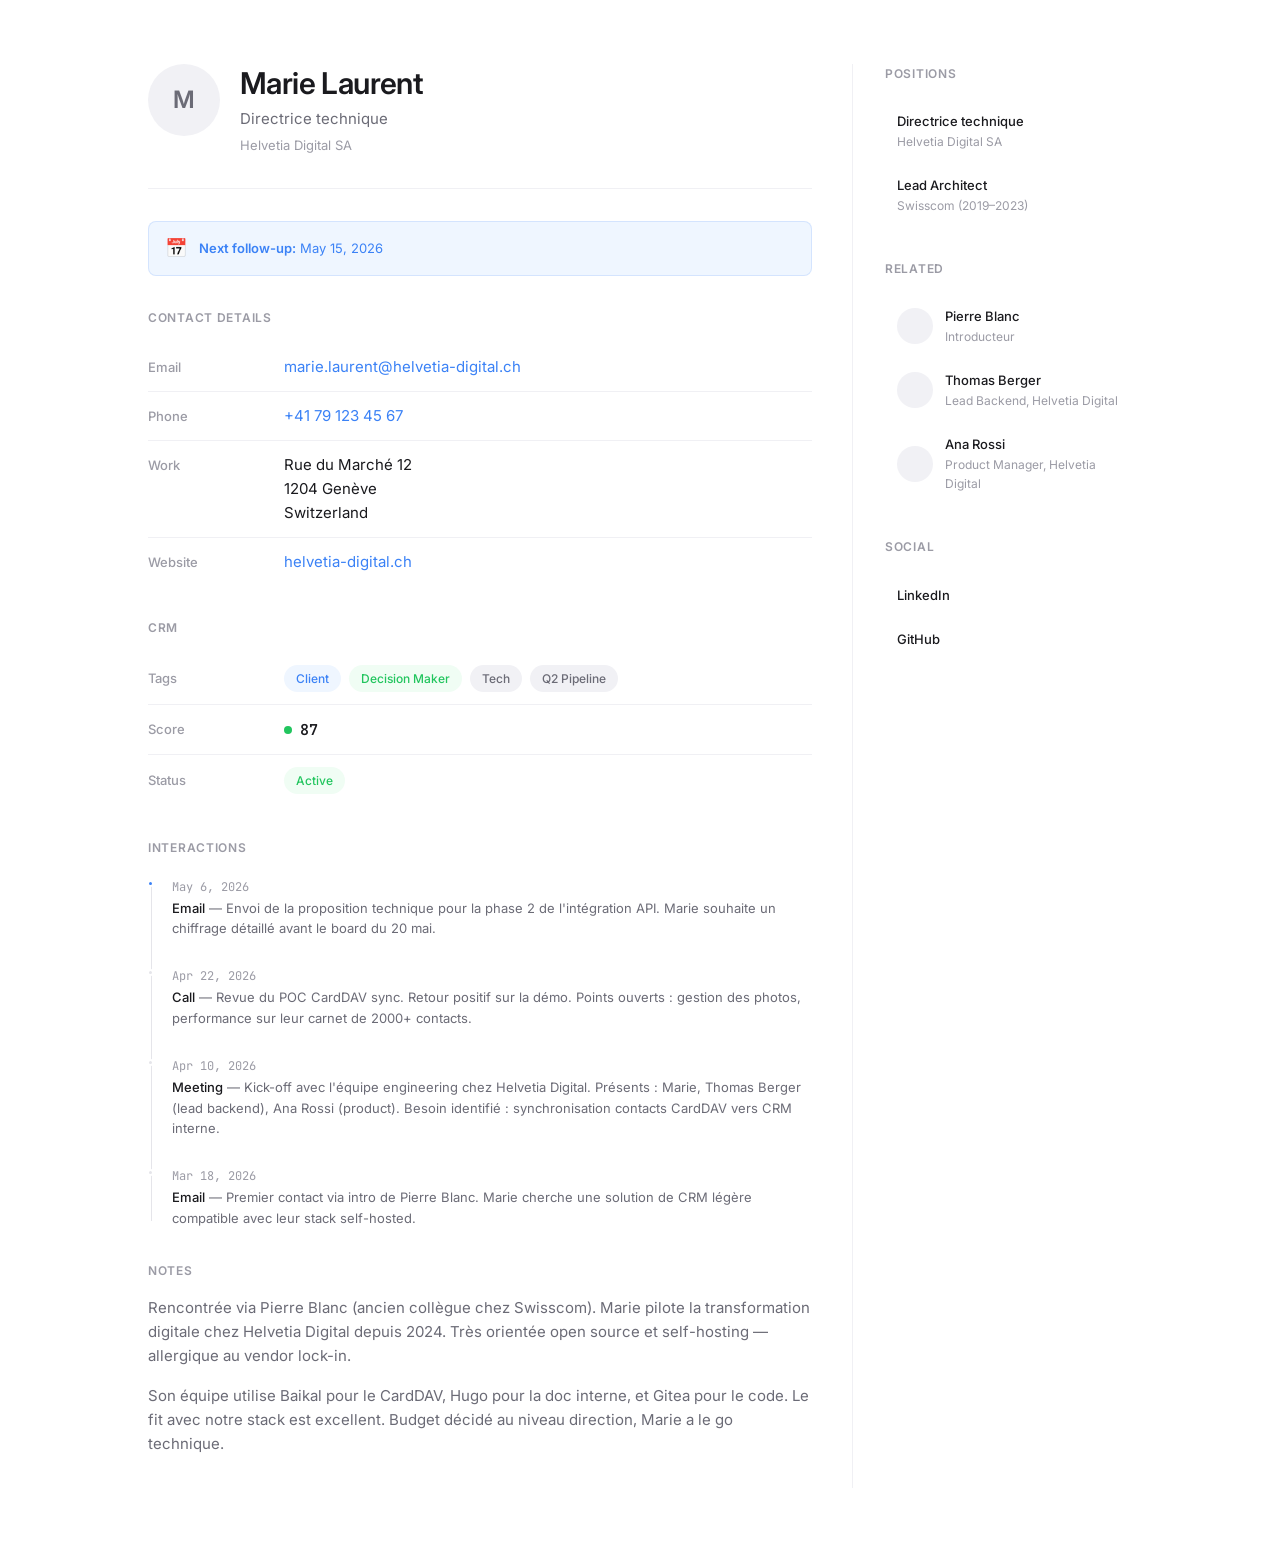
==== doc/ui/sample1.html @ 35a581a3 "Add sample contact detail page (sample1.html) Co-Authored-By: Claude Opus 4.6 (1M context) <noreply@" ====
<!DOCTYPE html>
<html lang="fr">
<head>
  <meta charset="UTF-8">
  <meta name="viewport" content="width=device-width, initial-scale=1.0">
  <title>Marie Laurent — CRM Contact</title>
  <link rel="preconnect" href="https://fonts.googleapis.com">
  <link rel="preconnect" href="https://fonts.gstatic.com" crossorigin>
  <link href="https://fonts.googleapis.com/css2?family=Inter:wght@400;500;600&family=JetBrains+Mono:wght@400;500&display=swap" rel="stylesheet">
  <link rel="stylesheet" href="contact.css">
</head>
<body>

<article class="contact-page">

  <!-- ===== Main Content ===== -->
  <div class="contact-main">

    <!-- Header -->
    <header class="contact-header">
      <div class="contact-avatar--placeholder" aria-hidden="true">M</div>
      <div class="contact-header__info">
        <h1 class="contact-name">Marie Laurent</h1>
        <p class="contact-title">Directrice technique</p>
        <p class="contact-org">Helvetia Digital SA</p>
      </div>
    </header>

    <!-- Follow-up banner -->
    <div class="followup-banner">
      <span class="followup-banner__icon" aria-hidden="true">&#128197;</span>
      <span class="followup-banner__text">
        <strong>Next follow-up:</strong> May 15, 2026
      </span>
    </div>

    <!-- Contact Details -->
    <section class="section">
      <h2 class="section__title">Contact Details</h2>
      <div class="field-list">
        <div class="field">
          <span class="field__label">Email</span>
          <span class="field__value"><a href="mailto:marie.laurent@helvetia-digital.ch">marie.laurent@helvetia-digital.ch</a></span>
        </div>
        <div class="field">
          <span class="field__label">Phone</span>
          <span class="field__value"><a href="tel:+41791234567">+41 79 123 45 67</a></span>
        </div>
        <div class="field">
          <span class="field__label">Work</span>
          <span class="field__value">
            Rue du Marché 12<br>
            1204 Genève<br>
            Switzerland
          </span>
        </div>
        <div class="field">
          <span class="field__label">Website</span>
          <span class="field__value"><a href="https://helvetia-digital.ch">helvetia-digital.ch</a></span>
        </div>
      </div>
    </section>

    <!-- CRM Data -->
    <section class="section">
      <h2 class="section__title">CRM</h2>
      <div class="field-list">
        <div class="field">
          <span class="field__label">Tags</span>
          <span class="field__value">
            <div class="tag-list">
              <span class="tag tag--accent">Client</span>
              <span class="tag tag--success">Decision Maker</span>
              <span class="tag">Tech</span>
              <span class="tag">Q2 Pipeline</span>
            </div>
          </span>
        </div>
        <div class="field">
          <span class="field__label">Score</span>
          <span class="field__value">
            <span class="score score--high">
              <span class="score__dot"></span>
              87
            </span>
          </span>
        </div>
        <div class="field">
          <span class="field__label">Status</span>
          <span class="field__value">
            <span class="tag tag--success">Active</span>
          </span>
        </div>
      </div>
    </section>

    <!-- Interaction Timeline -->
    <section class="section">
      <h2 class="section__title">Interactions</h2>
      <div class="timeline">
        <div class="timeline__item">
          <div class="timeline__dot"></div>
          <time class="timeline__date" datetime="2026-05-06">May 6, 2026</time>
          <div class="timeline__content">
            <strong>Email</strong> &mdash; Envoi de la proposition technique pour la phase 2 de l'intégration API. Marie souhaite un chiffrage détaillé avant le board du 20 mai.
          </div>
        </div>
        <div class="timeline__item">
          <div class="timeline__dot"></div>
          <time class="timeline__date" datetime="2026-04-22">Apr 22, 2026</time>
          <div class="timeline__content">
            <strong>Call</strong> &mdash; Revue du POC CardDAV sync. Retour positif sur la démo. Points ouverts : gestion des photos, performance sur leur carnet de 2000+ contacts.
          </div>
        </div>
        <div class="timeline__item">
          <div class="timeline__dot"></div>
          <time class="timeline__date" datetime="2026-04-10">Apr 10, 2026</time>
          <div class="timeline__content">
            <strong>Meeting</strong> &mdash; Kick-off avec l'équipe engineering chez Helvetia Digital. Présents : Marie, Thomas Berger (lead backend), Ana Rossi (product). Besoin identifié : synchronisation contacts CardDAV vers CRM interne.
          </div>
        </div>
        <div class="timeline__item">
          <div class="timeline__dot"></div>
          <time class="timeline__date" datetime="2026-03-18">Mar 18, 2026</time>
          <div class="timeline__content">
            <strong>Email</strong> &mdash; Premier contact via intro de Pierre Blanc. Marie cherche une solution de CRM légère compatible avec leur stack self-hosted.
          </div>
        </div>
      </div>
    </section>

    <!-- Notes -->
    <section class="section">
      <h2 class="section__title">Notes</h2>
      <div class="prose">
        <p>Rencontrée via Pierre Blanc (ancien collègue chez Swisscom). Marie pilote la transformation digitale chez Helvetia Digital depuis 2024. Très orientée open source et self-hosting — allergique au vendor lock-in.</p>
        <p>Son équipe utilise Baikal pour le CardDAV, Hugo pour la doc interne, et Gitea pour le code. Le fit avec notre stack est excellent. Budget décidé au niveau direction, Marie a le go technique.</p>
      </div>
    </section>

  </div>

  <!-- ===== Sidebar ===== -->
  <aside class="contact-sidebar">

    <!-- Positions -->
    <section class="section">
      <h2 class="section__title">Positions</h2>
      <div class="related-contact">
        <div class="related-contact__info">
          <div class="related-contact__name">Directrice technique</div>
          <div class="related-contact__role">Helvetia Digital SA</div>
        </div>
      </div>
      <div class="related-contact">
        <div class="related-contact__info">
          <div class="related-contact__name">Lead Architect</div>
          <div class="related-contact__role">Swisscom (2019–2023)</div>
        </div>
      </div>
    </section>

    <!-- Related Contacts -->
    <section class="section">
      <h2 class="section__title">Related</h2>
      <a class="related-contact" href="#">
        <div class="related-contact__avatar" aria-hidden="true"></div>
        <div class="related-contact__info">
          <div class="related-contact__name">Pierre Blanc</div>
          <div class="related-contact__role">Introducteur</div>
        </div>
      </a>
      <a class="related-contact" href="#">
        <div class="related-contact__avatar" aria-hidden="true"></div>
        <div class="related-contact__info">
          <div class="related-contact__name">Thomas Berger</div>
          <div class="related-contact__role">Lead Backend, Helvetia Digital</div>
        </div>
      </a>
      <a class="related-contact" href="#">
        <div class="related-contact__avatar" aria-hidden="true"></div>
        <div class="related-contact__info">
          <div class="related-contact__name">Ana Rossi</div>
          <div class="related-contact__role">Product Manager, Helvetia Digital</div>
        </div>
      </a>
    </section>

    <!-- Social -->
    <section class="section">
      <h2 class="section__title">Social</h2>
      <a class="related-contact" href="#" target="_blank" rel="noopener">
        <div class="related-contact__info">
          <div class="related-contact__name">LinkedIn</div>
        </div>
      </a>
      <a class="related-contact" href="#" target="_blank" rel="noopener">
        <div class="related-contact__info">
          <div class="related-contact__name">GitHub</div>
        </div>
      </a>
    </section>

  </aside>

</article>

</body>
</html>
---- doc/ui/contact.css ----
/* ============================================
   CRM Contact Detail — CSS Design System
   Pure CSS, no frameworks. Hugo-compatible.
   Inspired by Twenty CRM / Linear / Apple HIG.
   ============================================ */

/* --- Reset & Base --- */
*,
*::before,
*::after {
  box-sizing: border-box;
  margin: 0;
  padding: 0;
}

:root {
  /* Colors */
  --color-bg: #ffffff;
  --color-bg-secondary: #f9f9fb;
  --color-bg-tertiary: #f1f1f5;
  --color-border: #e5e5ea;
  --color-border-light: #f0f0f4;
  --color-text-primary: #1a1a1e;
  --color-text-secondary: #6b6b76;
  --color-text-tertiary: #9b9ba5;
  --color-accent: #3b82f6;
  --color-accent-soft: #eff6ff;
  --color-success: #22c55e;
  --color-success-soft: #f0fdf4;
  --color-warning: #f59e0b;
  --color-warning-soft: #fffbeb;
  --color-danger: #ef4444;
  --color-danger-soft: #fef2f2;

  /* Typography */
  --font-family: "Inter", -apple-system, BlinkMacSystemFont, "Segoe UI",
    system-ui, sans-serif;
  --font-mono: "JetBrains Mono", "SF Mono", "Fira Code", monospace;
  --text-xs: 0.75rem;
  --text-sm: 0.8125rem;
  --text-base: 0.9375rem;
  --text-lg: 1.125rem;
  --text-xl: 1.5rem;
  --text-2xl: 1.875rem;
  --line-height-tight: 1.3;
  --line-height-normal: 1.6;
  --weight-regular: 400;
  --weight-medium: 500;
  --weight-semibold: 600;

  /* Spacing (4px base) */
  --space-1: 0.25rem;
  --space-2: 0.5rem;
  --space-3: 0.75rem;
  --space-4: 1rem;
  --space-5: 1.25rem;
  --space-6: 1.5rem;
  --space-8: 2rem;
  --space-10: 2.5rem;
  --space-12: 3rem;
  --space-16: 4rem;

  /* Borders */
  --radius-sm: 4px;
  --radius-md: 8px;
  --radius-lg: 12px;
  --radius-xl: 16px;
  --radius-full: 9999px;

  /* Shadows */
  --shadow-sm: 0 1px 2px rgba(0, 0, 0, 0.04);
  --shadow-md: 0 2px 8px rgba(0, 0, 0, 0.06);
  --shadow-lg: 0 4px 16px rgba(0, 0, 0, 0.08);

  /* Layout */
  --content-max-width: 720px;
  --sidebar-width: 280px;
}

body {
  font-family: var(--font-family);
  font-size: var(--text-base);
  line-height: var(--line-height-normal);
  color: var(--color-text-primary);
  background: var(--color-bg);
  -webkit-font-smoothing: antialiased;
  -moz-osx-font-smoothing: grayscale;
}

/* --- Page Layout --- */
.contact-page {
  max-width: calc(var(--content-max-width) + var(--sidebar-width) + var(--space-12));
  margin: 0 auto;
  padding: var(--space-8) var(--space-4);
}

@media (min-width: 768px) {
  .contact-page {
    display: grid;
    grid-template-columns: 1fr var(--sidebar-width);
    gap: var(--space-10);
    padding: var(--space-12) var(--space-8);
  }
}

@media (min-width: 1024px) {
  .contact-page {
    padding: var(--space-16) var(--space-8);
  }
}

/* --- Contact Header --- */
.contact-header {
  display: flex;
  align-items: flex-start;
  gap: var(--space-5);
  padding-bottom: var(--space-8);
  border-bottom: 1px solid var(--color-border-light);
  margin-bottom: var(--space-8);
}

.contact-avatar {
  width: 72px;
  height: 72px;
  border-radius: var(--radius-full);
  object-fit: cover;
  background: var(--color-bg-tertiary);
  flex-shrink: 0;
}

.contact-avatar--placeholder {
  display: flex;
  align-items: center;
  justify-content: center;
  font-size: var(--text-xl);
  font-weight: var(--weight-semibold);
  color: var(--color-text-secondary);
  background: var(--color-bg-tertiary);
  width: 72px;
  height: 72px;
  border-radius: var(--radius-full);
  flex-shrink: 0;
}

.contact-header__info {
  min-width: 0;
}

.contact-name {
  font-size: var(--text-2xl);
  font-weight: var(--weight-semibold);
  line-height: var(--line-height-tight);
  letter-spacing: -0.02em;
  color: var(--color-text-primary);
}

.contact-title {
  font-size: var(--text-base);
  color: var(--color-text-secondary);
  margin-top: var(--space-1);
}

.contact-org {
  font-size: var(--text-sm);
  color: var(--color-text-tertiary);
  margin-top: var(--space-1);
}

/* --- Section Component --- */
.section {
  margin-bottom: var(--space-8);
}

.section__title {
  font-size: var(--text-xs);
  font-weight: var(--weight-semibold);
  text-transform: uppercase;
  letter-spacing: 0.06em;
  color: var(--color-text-tertiary);
  margin-bottom: var(--space-4);
}

/* --- Field List (key-value pairs) --- */
.field-list {
  display: grid;
  grid-template-columns: 1fr;
  gap: 0;
}

.field {
  display: grid;
  grid-template-columns: 120px 1fr;
  gap: var(--space-4);
  padding: var(--space-3) 0;
  border-bottom: 1px solid var(--color-border-light);
  align-items: baseline;
}

.field:last-child {
  border-bottom: none;
}

.field__label {
  font-size: var(--text-sm);
  color: var(--color-text-tertiary);
  font-weight: var(--weight-medium);
}

.field__value {
  font-size: var(--text-base);
  color: var(--color-text-primary);
  word-break: break-word;
}

.field__value a {
  color: var(--color-accent);
  text-decoration: none;
}

.field__value a:hover {
  text-decoration: underline;
}

@media (max-width: 480px) {
  .field {
    grid-template-columns: 1fr;
    gap: var(--space-1);
  }
}

/* --- Tags --- */
.tag-list {
  display: flex;
  flex-wrap: wrap;
  gap: var(--space-2);
}

.tag {
  display: inline-flex;
  align-items: center;
  padding: var(--space-1) var(--space-3);
  font-size: var(--text-xs);
  font-weight: var(--weight-medium);
  border-radius: var(--radius-full);
  background: var(--color-bg-tertiary);
  color: var(--color-text-secondary);
  white-space: nowrap;
}

.tag--accent {
  background: var(--color-accent-soft);
  color: var(--color-accent);
}

.tag--success {
  background: var(--color-success-soft);
  color: var(--color-success);
}

.tag--warning {
  background: var(--color-warning-soft);
  color: var(--color-warning);
}

.tag--danger {
  background: var(--color-danger-soft);
  color: var(--color-danger);
}

/* --- Score Indicator --- */
.score {
  display: inline-flex;
  align-items: center;
  gap: var(--space-2);
  font-size: var(--text-base);
  font-weight: var(--weight-semibold);
  font-family: var(--font-mono);
}

.score__dot {
  width: 8px;
  height: 8px;
  border-radius: var(--radius-full);
}

.score--high .score__dot { background: var(--color-success); }
.score--medium .score__dot { background: var(--color-warning); }
.score--low .score__dot { background: var(--color-danger); }

/* --- Timeline --- */
.timeline {
  position: relative;
  padding-left: var(--space-6);
}

.timeline::before {
  content: "";
  position: absolute;
  left: 3px;
  top: 8px;
  bottom: 8px;
  width: 1px;
  background: var(--color-border);
}

.timeline__item {
  position: relative;
  padding-bottom: var(--space-6);
}

.timeline__item:last-child {
  padding-bottom: 0;
}

.timeline__dot {
  position: absolute;
  left: calc(-1 * var(--space-6) - 1px);
  top: 6px;
  width: 7px;
  height: 7px;
  border-radius: var(--radius-full);
  background: var(--color-border);
  border: 2px solid var(--color-bg);
}

.timeline__item:first-child .timeline__dot {
  background: var(--color-accent);
}

.timeline__date {
  font-size: var(--text-xs);
  color: var(--color-text-tertiary);
  font-family: var(--font-mono);
  margin-bottom: var(--space-1);
}

.timeline__content {
  font-size: var(--text-sm);
  color: var(--color-text-secondary);
  line-height: var(--line-height-normal);
}

.timeline__content strong {
  color: var(--color-text-primary);
  font-weight: var(--weight-medium);
}

/* --- Follow-up Banner --- */
.followup-banner {
  display: flex;
  align-items: center;
  gap: var(--space-3);
  padding: var(--space-3) var(--space-4);
  border-radius: var(--radius-md);
  background: var(--color-accent-soft);
  border: 1px solid color-mix(in srgb, var(--color-accent) 15%, transparent);
  margin-bottom: var(--space-8);
}

.followup-banner__icon {
  font-size: var(--text-lg);
  flex-shrink: 0;
}

.followup-banner__text {
  font-size: var(--text-sm);
  color: var(--color-accent);
}

.followup-banner__text strong {
  font-weight: var(--weight-semibold);
}

.followup-banner--overdue {
  background: var(--color-danger-soft);
  border-color: color-mix(in srgb, var(--color-danger) 15%, transparent);
}

.followup-banner--overdue .followup-banner__text {
  color: var(--color-danger);
}

/* --- Sidebar --- */
.contact-sidebar {
  margin-top: var(--space-8);
}

@media (min-width: 768px) {
  .contact-sidebar {
    margin-top: 0;
    padding-left: var(--space-8);
    border-left: 1px solid var(--color-border-light);
  }
}

/* --- Related Contact Card --- */
.related-contact {
  display: flex;
  align-items: center;
  gap: var(--space-3);
  padding: var(--space-3);
  border-radius: var(--radius-md);
  text-decoration: none;
  color: inherit;
  transition: background 0.15s ease;
}

.related-contact:hover {
  background: var(--color-bg-secondary);
}

.related-contact__avatar {
  width: 36px;
  height: 36px;
  border-radius: var(--radius-full);
  object-fit: cover;
  background: var(--color-bg-tertiary);
  flex-shrink: 0;
}

.related-contact__info {
  min-width: 0;
}

.related-contact__name {
  font-size: var(--text-sm);
  font-weight: var(--weight-medium);
  color: var(--color-text-primary);
  white-space: nowrap;
  overflow: hidden;
  text-overflow: ellipsis;
}

.related-contact__role {
  font-size: var(--text-xs);
  color: var(--color-text-tertiary);
}

/* --- Prose (markdown content) --- */
.prose {
  font-size: var(--text-base);
  line-height: var(--line-height-normal);
  color: var(--color-text-secondary);
}

.prose p + p {
  margin-top: var(--space-4);
}

.prose a {
  color: var(--color-accent);
  text-decoration: none;
}

.prose a:hover {
  text-decoration: underline;
}

/* --- Utility --- */
.visually-hidden {
  position: absolute;
  width: 1px;
  height: 1px;
  padding: 0;
  margin: -1px;
  overflow: hidden;
  clip: rect(0, 0, 0, 0);
  border: 0;
}
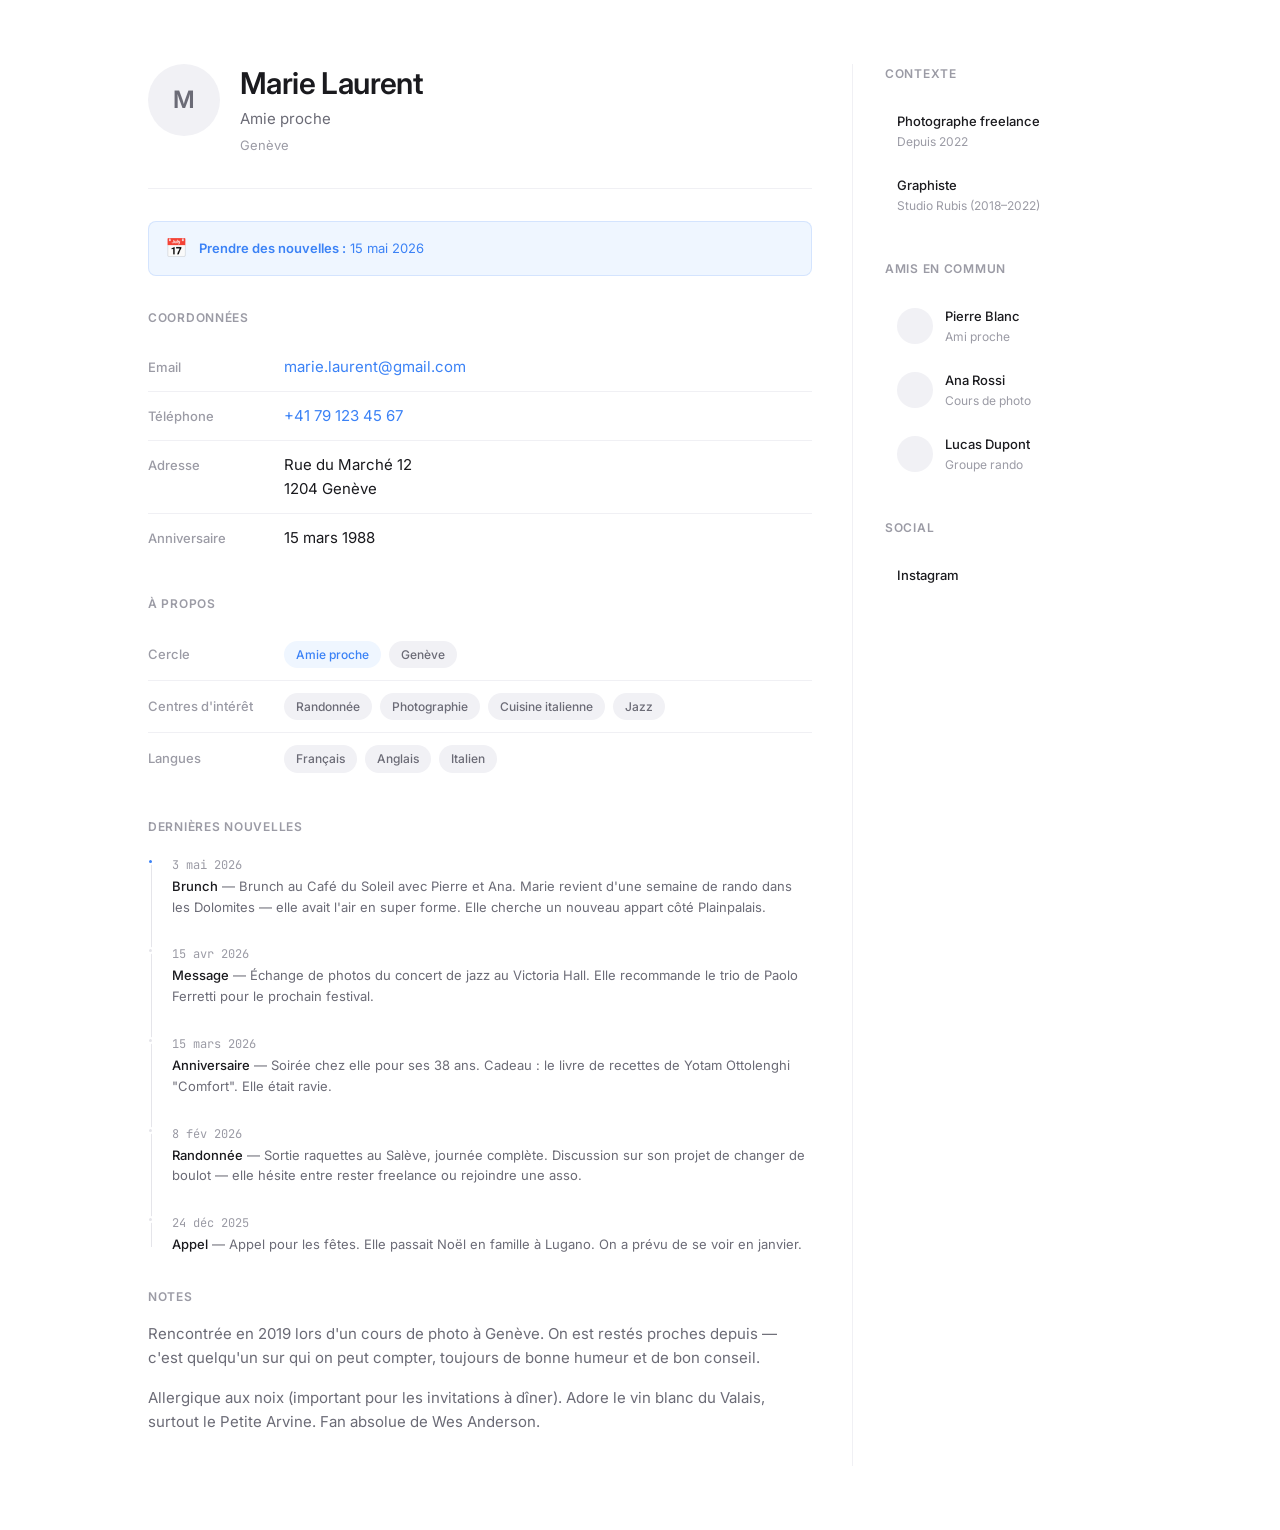
==== commit deffe89c: "Reorient sample contact: personal/friends CRM, not corporate HR Co-Authored-By: Claude Opus 4.6 (1M " ====
--- a/doc/ui/sample1.html
+++ b/doc/ui/sample1.html
@@ -3,7 +3,7 @@
 <head>
   <meta charset="UTF-8">
   <meta name="viewport" content="width=device-width, initial-scale=1.0">
-  <title>Marie Laurent — CRM Contact</title>
+  <title>Marie Laurent — Contact</title>
   <link rel="preconnect" href="https://fonts.googleapis.com">
   <link rel="preconnect" href="https://fonts.gstatic.com" crossorigin>
   <link href="https://fonts.googleapis.com/css2?family=Inter:wght@400;500;600&family=JetBrains+Mono:wght@400;500&display=swap" rel="stylesheet">
@@ -21,8 +21,8 @@
       <div class="contact-avatar--placeholder" aria-hidden="true">M</div>
       <div class="contact-header__info">
         <h1 class="contact-name">Marie Laurent</h1>
-        <p class="contact-title">Directrice technique</p>
-        <p class="contact-org">Helvetia Digital SA</p>
+        <p class="contact-title">Amie proche</p>
+        <p class="contact-org">Genève</p>
       </div>
     </header>
 
@@ -30,65 +30,68 @@
     <div class="followup-banner">
       <span class="followup-banner__icon" aria-hidden="true">&#128197;</span>
       <span class="followup-banner__text">
-        <strong>Next follow-up:</strong> May 15, 2026
+        <strong>Prendre des nouvelles :</strong> 15 mai 2026
       </span>
     </div>
 
     <!-- Contact Details -->
     <section class="section">
-      <h2 class="section__title">Contact Details</h2>
+      <h2 class="section__title">Coordonnées</h2>
       <div class="field-list">
         <div class="field">
           <span class="field__label">Email</span>
-          <span class="field__value"><a href="mailto:marie.laurent@helvetia-digital.ch">marie.laurent@helvetia-digital.ch</a></span>
-        </div>
-        <div class="field">
-          <span class="field__label">Phone</span>
+          <span class="field__value"><a href="mailto:marie.laurent@gmail.com">marie.laurent@gmail.com</a></span>
+        </div>
+        <div class="field">
+          <span class="field__label">Téléphone</span>
           <span class="field__value"><a href="tel:+41791234567">+41 79 123 45 67</a></span>
         </div>
         <div class="field">
-          <span class="field__label">Work</span>
+          <span class="field__label">Adresse</span>
           <span class="field__value">
             Rue du Marché 12<br>
-            1204 Genève<br>
-            Switzerland
-          </span>
-        </div>
-        <div class="field">
-          <span class="field__label">Website</span>
-          <span class="field__value"><a href="https://helvetia-digital.ch">helvetia-digital.ch</a></span>
-        </div>
-      </div>
-    </section>
-
-    <!-- CRM Data -->
-    <section class="section">
-      <h2 class="section__title">CRM</h2>
+            1204 Genève
+          </span>
+        </div>
+        <div class="field">
+          <span class="field__label">Anniversaire</span>
+          <span class="field__value">15 mars 1988</span>
+        </div>
+      </div>
+    </section>
+
+    <!-- Tags -->
+    <section class="section">
+      <h2 class="section__title">À propos</h2>
       <div class="field-list">
         <div class="field">
-          <span class="field__label">Tags</span>
+          <span class="field__label">Cercle</span>
           <span class="field__value">
             <div class="tag-list">
-              <span class="tag tag--accent">Client</span>
-              <span class="tag tag--success">Decision Maker</span>
-              <span class="tag">Tech</span>
-              <span class="tag">Q2 Pipeline</span>
+              <span class="tag tag--accent">Amie proche</span>
+              <span class="tag">Genève</span>
             </div>
           </span>
         </div>
         <div class="field">
-          <span class="field__label">Score</span>
-          <span class="field__value">
-            <span class="score score--high">
-              <span class="score__dot"></span>
-              87
-            </span>
-          </span>
-        </div>
-        <div class="field">
-          <span class="field__label">Status</span>
-          <span class="field__value">
-            <span class="tag tag--success">Active</span>
+          <span class="field__label">Centres d'intérêt</span>
+          <span class="field__value">
+            <div class="tag-list">
+              <span class="tag">Randonnée</span>
+              <span class="tag">Photographie</span>
+              <span class="tag">Cuisine italienne</span>
+              <span class="tag">Jazz</span>
+            </div>
+          </span>
+        </div>
+        <div class="field">
+          <span class="field__label">Langues</span>
+          <span class="field__value">
+            <div class="tag-list">
+              <span class="tag">Français</span>
+              <span class="tag">Anglais</span>
+              <span class="tag">Italien</span>
+            </div>
           </span>
         </div>
       </div>
@@ -96,34 +99,41 @@
 
     <!-- Interaction Timeline -->
     <section class="section">
-      <h2 class="section__title">Interactions</h2>
+      <h2 class="section__title">Dernières nouvelles</h2>
       <div class="timeline">
         <div class="timeline__item">
           <div class="timeline__dot"></div>
-          <time class="timeline__date" datetime="2026-05-06">May 6, 2026</time>
-          <div class="timeline__content">
-            <strong>Email</strong> &mdash; Envoi de la proposition technique pour la phase 2 de l'intégration API. Marie souhaite un chiffrage détaillé avant le board du 20 mai.
-          </div>
-        </div>
-        <div class="timeline__item">
-          <div class="timeline__dot"></div>
-          <time class="timeline__date" datetime="2026-04-22">Apr 22, 2026</time>
-          <div class="timeline__content">
-            <strong>Call</strong> &mdash; Revue du POC CardDAV sync. Retour positif sur la démo. Points ouverts : gestion des photos, performance sur leur carnet de 2000+ contacts.
-          </div>
-        </div>
-        <div class="timeline__item">
-          <div class="timeline__dot"></div>
-          <time class="timeline__date" datetime="2026-04-10">Apr 10, 2026</time>
-          <div class="timeline__content">
-            <strong>Meeting</strong> &mdash; Kick-off avec l'équipe engineering chez Helvetia Digital. Présents : Marie, Thomas Berger (lead backend), Ana Rossi (product). Besoin identifié : synchronisation contacts CardDAV vers CRM interne.
-          </div>
-        </div>
-        <div class="timeline__item">
-          <div class="timeline__dot"></div>
-          <time class="timeline__date" datetime="2026-03-18">Mar 18, 2026</time>
-          <div class="timeline__content">
-            <strong>Email</strong> &mdash; Premier contact via intro de Pierre Blanc. Marie cherche une solution de CRM légère compatible avec leur stack self-hosted.
+          <time class="timeline__date" datetime="2026-05-03">3 mai 2026</time>
+          <div class="timeline__content">
+            <strong>Brunch</strong> &mdash; Brunch au Café du Soleil avec Pierre et Ana. Marie revient d'une semaine de rando dans les Dolomites — elle avait l'air en super forme. Elle cherche un nouveau appart côté Plainpalais.
+          </div>
+        </div>
+        <div class="timeline__item">
+          <div class="timeline__dot"></div>
+          <time class="timeline__date" datetime="2026-04-15">15 avr 2026</time>
+          <div class="timeline__content">
+            <strong>Message</strong> &mdash; Échange de photos du concert de jazz au Victoria Hall. Elle recommande le trio de Paolo Ferretti pour le prochain festival.
+          </div>
+        </div>
+        <div class="timeline__item">
+          <div class="timeline__dot"></div>
+          <time class="timeline__date" datetime="2026-03-15">15 mars 2026</time>
+          <div class="timeline__content">
+            <strong>Anniversaire</strong> &mdash; Soirée chez elle pour ses 38 ans. Cadeau : le livre de recettes de Yotam Ottolenghi "Comfort". Elle était ravie.
+          </div>
+        </div>
+        <div class="timeline__item">
+          <div class="timeline__dot"></div>
+          <time class="timeline__date" datetime="2026-02-08">8 fév 2026</time>
+          <div class="timeline__content">
+            <strong>Randonnée</strong> &mdash; Sortie raquettes au Salève, journée complète. Discussion sur son projet de changer de boulot — elle hésite entre rester freelance ou rejoindre une asso.
+          </div>
+        </div>
+        <div class="timeline__item">
+          <div class="timeline__dot"></div>
+          <time class="timeline__date" datetime="2025-12-24">24 déc 2025</time>
+          <div class="timeline__content">
+            <strong>Appel</strong> &mdash; Appel pour les fêtes. Elle passait Noël en famille à Lugano. On a prévu de se voir en janvier.
           </div>
         </div>
       </div>
@@ -133,8 +143,8 @@
     <section class="section">
       <h2 class="section__title">Notes</h2>
       <div class="prose">
-        <p>Rencontrée via Pierre Blanc (ancien collègue chez Swisscom). Marie pilote la transformation digitale chez Helvetia Digital depuis 2024. Très orientée open source et self-hosting — allergique au vendor lock-in.</p>
-        <p>Son équipe utilise Baikal pour le CardDAV, Hugo pour la doc interne, et Gitea pour le code. Le fit avec notre stack est excellent. Budget décidé au niveau direction, Marie a le go technique.</p>
+        <p>Rencontrée en 2019 lors d'un cours de photo à Genève. On est restés proches depuis — c'est quelqu'un sur qui on peut compter, toujours de bonne humeur et de bon conseil.</p>
+        <p>Allergique aux noix (important pour les invitations à dîner). Adore le vin blanc du Valais, surtout le Petite Arvine. Fan absolue de Wes Anderson.</p>
       </div>
     </section>
 
@@ -143,45 +153,45 @@
   <!-- ===== Sidebar ===== -->
   <aside class="contact-sidebar">
 
-    <!-- Positions -->
-    <section class="section">
-      <h2 class="section__title">Positions</h2>
+    <!-- Contexte -->
+    <section class="section">
+      <h2 class="section__title">Contexte</h2>
       <div class="related-contact">
         <div class="related-contact__info">
-          <div class="related-contact__name">Directrice technique</div>
-          <div class="related-contact__role">Helvetia Digital SA</div>
+          <div class="related-contact__name">Photographe freelance</div>
+          <div class="related-contact__role">Depuis 2022</div>
         </div>
       </div>
       <div class="related-contact">
         <div class="related-contact__info">
-          <div class="related-contact__name">Lead Architect</div>
-          <div class="related-contact__role">Swisscom (2019–2023)</div>
-        </div>
-      </div>
-    </section>
-
-    <!-- Related Contacts -->
-    <section class="section">
-      <h2 class="section__title">Related</h2>
+          <div class="related-contact__name">Graphiste</div>
+          <div class="related-contact__role">Studio Rubis (2018–2022)</div>
+        </div>
+      </div>
+    </section>
+
+    <!-- Amis en commun -->
+    <section class="section">
+      <h2 class="section__title">Amis en commun</h2>
       <a class="related-contact" href="#">
         <div class="related-contact__avatar" aria-hidden="true"></div>
         <div class="related-contact__info">
           <div class="related-contact__name">Pierre Blanc</div>
-          <div class="related-contact__role">Introducteur</div>
+          <div class="related-contact__role">Ami proche</div>
         </div>
       </a>
       <a class="related-contact" href="#">
         <div class="related-contact__avatar" aria-hidden="true"></div>
         <div class="related-contact__info">
-          <div class="related-contact__name">Thomas Berger</div>
-          <div class="related-contact__role">Lead Backend, Helvetia Digital</div>
+          <div class="related-contact__name">Ana Rossi</div>
+          <div class="related-contact__role">Cours de photo</div>
         </div>
       </a>
       <a class="related-contact" href="#">
         <div class="related-contact__avatar" aria-hidden="true"></div>
         <div class="related-contact__info">
-          <div class="related-contact__name">Ana Rossi</div>
-          <div class="related-contact__role">Product Manager, Helvetia Digital</div>
+          <div class="related-contact__name">Lucas Dupont</div>
+          <div class="related-contact__role">Groupe rando</div>
         </div>
       </a>
     </section>
@@ -191,12 +201,7 @@
       <h2 class="section__title">Social</h2>
       <a class="related-contact" href="#" target="_blank" rel="noopener">
         <div class="related-contact__info">
-          <div class="related-contact__name">LinkedIn</div>
-        </div>
-      </a>
-      <a class="related-contact" href="#" target="_blank" rel="noopener">
-        <div class="related-contact__info">
-          <div class="related-contact__name">GitHub</div>
+          <div class="related-contact__name">Instagram</div>
         </div>
       </a>
     </section>
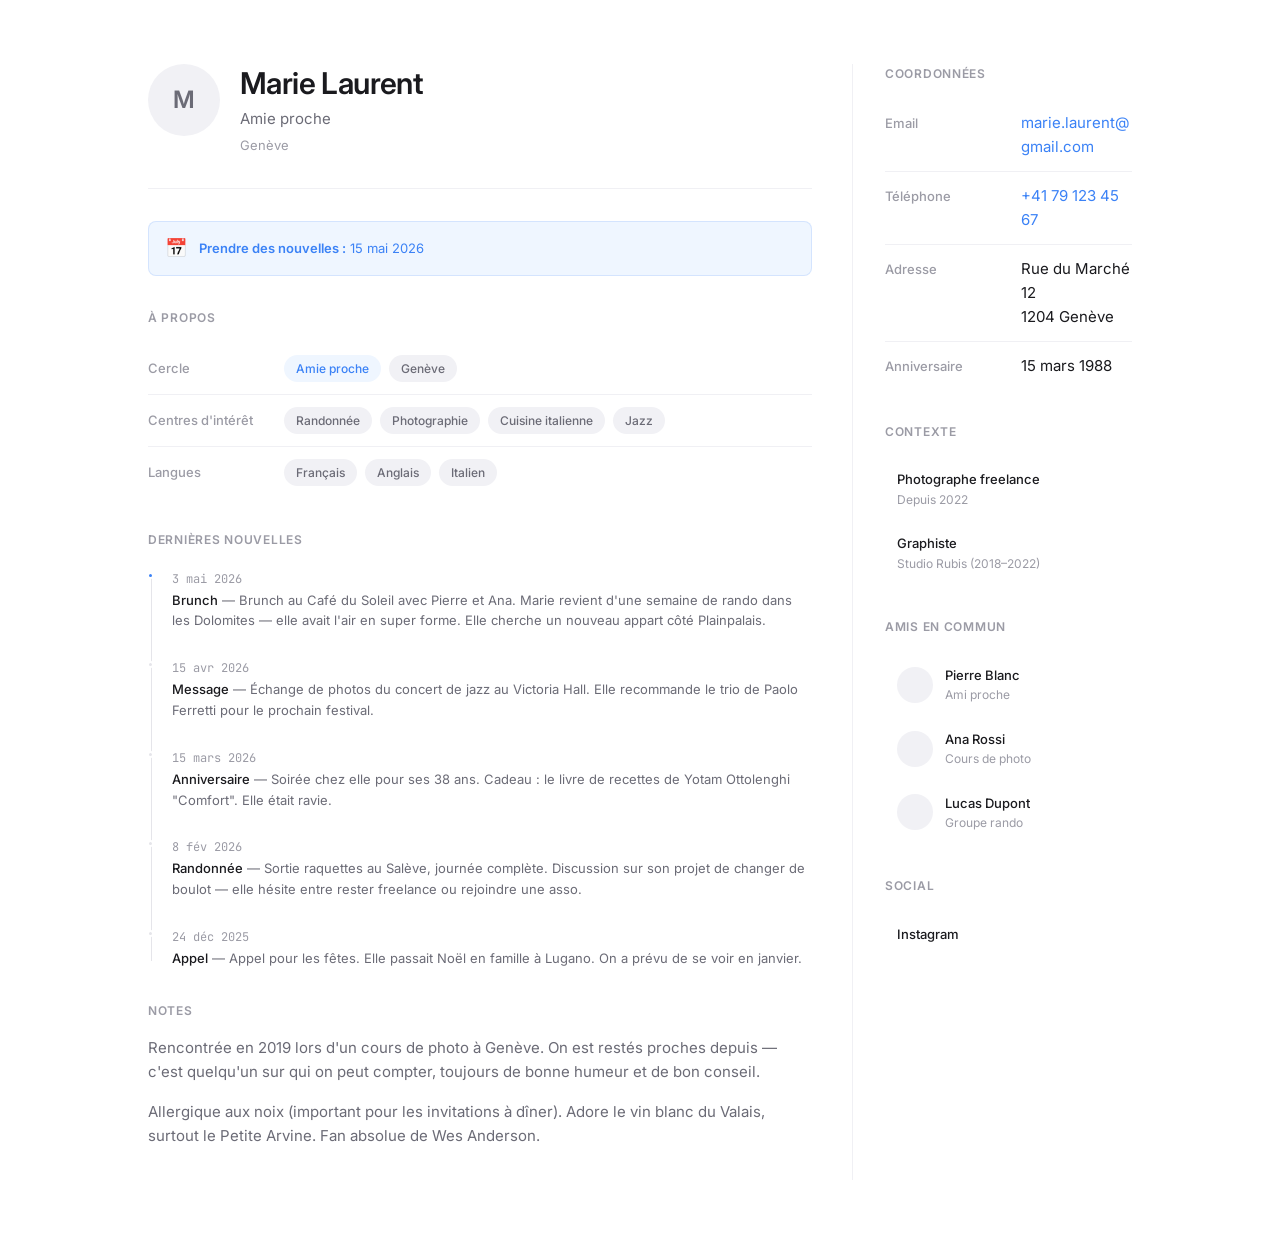
==== commit 4138a641: "Move contact details to sidebar Co-Authored-By: Claude Opus 4.6 (1M context) <noreply@anthropic.com>" ====
--- a/doc/ui/sample1.html
+++ b/doc/ui/sample1.html
@@ -34,32 +34,6 @@
       </span>
     </div>
 
-    <!-- Contact Details -->
-    <section class="section">
-      <h2 class="section__title">Coordonnées</h2>
-      <div class="field-list">
-        <div class="field">
-          <span class="field__label">Email</span>
-          <span class="field__value"><a href="mailto:marie.laurent@gmail.com">marie.laurent@gmail.com</a></span>
-        </div>
-        <div class="field">
-          <span class="field__label">Téléphone</span>
-          <span class="field__value"><a href="tel:+41791234567">+41 79 123 45 67</a></span>
-        </div>
-        <div class="field">
-          <span class="field__label">Adresse</span>
-          <span class="field__value">
-            Rue du Marché 12<br>
-            1204 Genève
-          </span>
-        </div>
-        <div class="field">
-          <span class="field__label">Anniversaire</span>
-          <span class="field__value">15 mars 1988</span>
-        </div>
-      </div>
-    </section>
-
     <!-- Tags -->
     <section class="section">
       <h2 class="section__title">À propos</h2>
@@ -153,6 +127,32 @@
   <!-- ===== Sidebar ===== -->
   <aside class="contact-sidebar">
 
+    <!-- Coordonnées -->
+    <section class="section">
+      <h2 class="section__title">Coordonnées</h2>
+      <div class="field-list">
+        <div class="field">
+          <span class="field__label">Email</span>
+          <span class="field__value"><a href="mailto:marie.laurent@gmail.com">marie.laurent@gmail.com</a></span>
+        </div>
+        <div class="field">
+          <span class="field__label">Téléphone</span>
+          <span class="field__value"><a href="tel:+41791234567">+41 79 123 45 67</a></span>
+        </div>
+        <div class="field">
+          <span class="field__label">Adresse</span>
+          <span class="field__value">
+            Rue du Marché 12<br>
+            1204 Genève
+          </span>
+        </div>
+        <div class="field">
+          <span class="field__label">Anniversaire</span>
+          <span class="field__value">15 mars 1988</span>
+        </div>
+      </div>
+    </section>
+
     <!-- Contexte -->
     <section class="section">
       <h2 class="section__title">Contexte</h2>
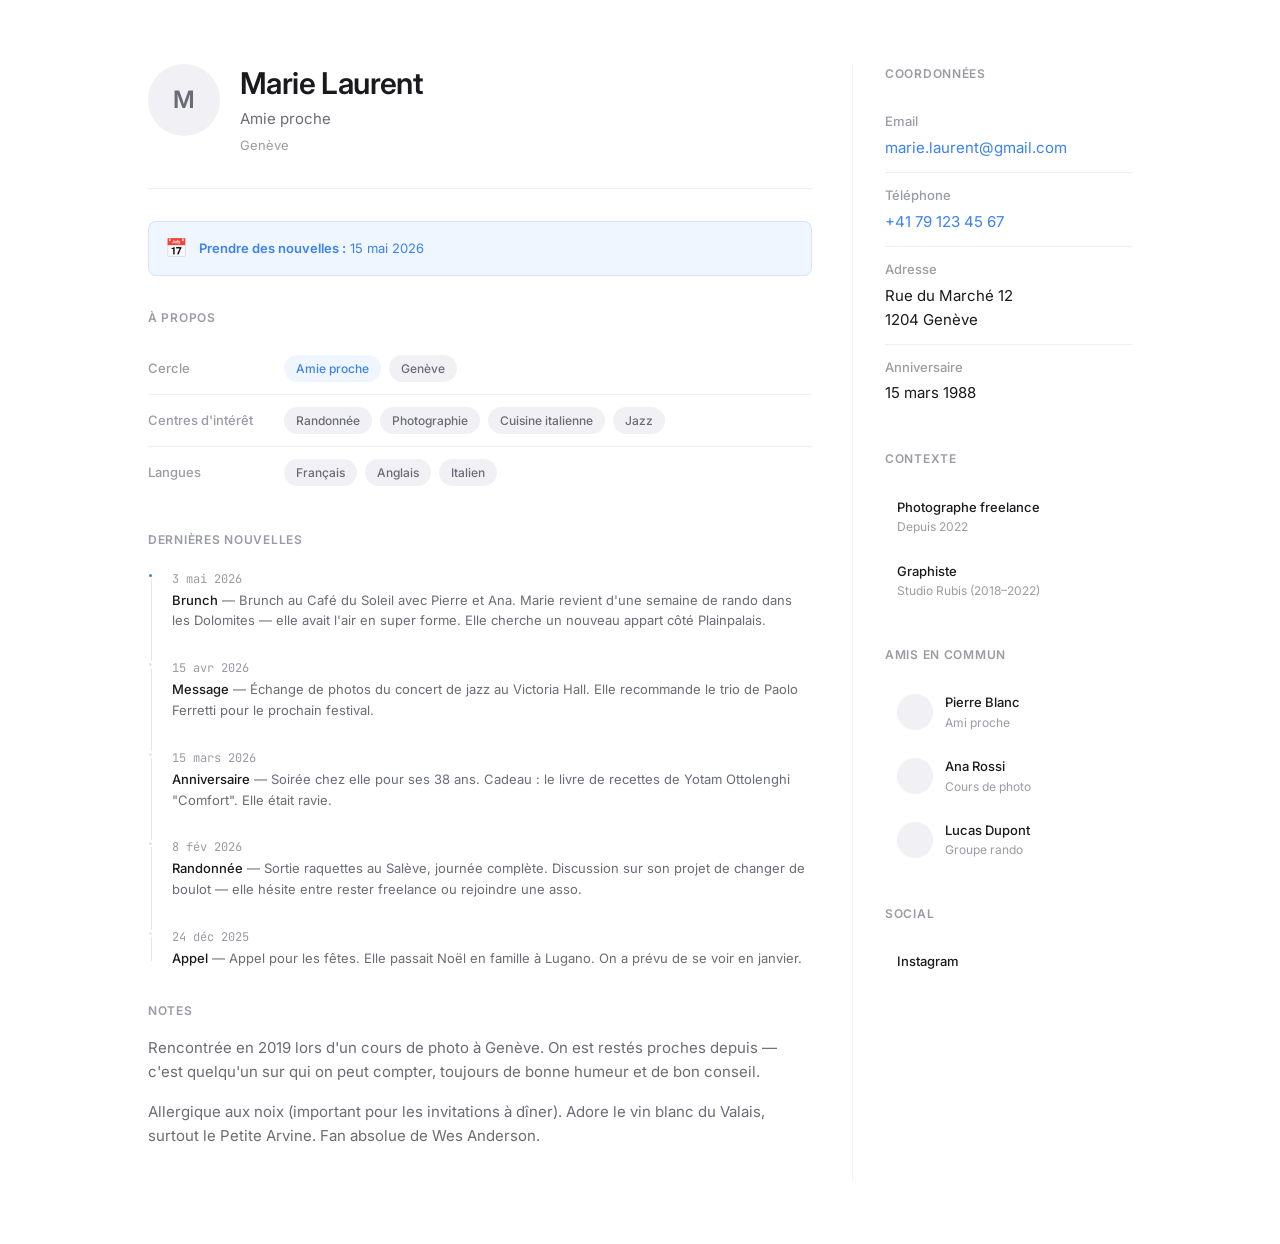
==== commit 34a1f785: "Stack contact field labels above values in sidebar Co-Authored-By: Claude Opus 4.6 (1M context) <nor" ====
--- a/doc/ui/sample1.html
+++ b/doc/ui/sample1.html
@@ -131,22 +131,22 @@
     <section class="section">
       <h2 class="section__title">Coordonnées</h2>
       <div class="field-list">
-        <div class="field">
+        <div class="field field--stacked">
           <span class="field__label">Email</span>
           <span class="field__value"><a href="mailto:marie.laurent@gmail.com">marie.laurent@gmail.com</a></span>
         </div>
-        <div class="field">
+        <div class="field field--stacked">
           <span class="field__label">Téléphone</span>
           <span class="field__value"><a href="tel:+41791234567">+41 79 123 45 67</a></span>
         </div>
-        <div class="field">
+        <div class="field field--stacked">
           <span class="field__label">Adresse</span>
           <span class="field__value">
             Rue du Marché 12<br>
             1204 Genève
           </span>
         </div>
-        <div class="field">
+        <div class="field field--stacked">
           <span class="field__label">Anniversaire</span>
           <span class="field__value">15 mars 1988</span>
         </div>
--- a/doc/ui/contact.css
+++ b/doc/ui/contact.css
@@ -221,6 +221,11 @@
   text-decoration: underline;
 }
 
+.field--stacked {
+  grid-template-columns: 1fr;
+  gap: var(--space-1);
+}
+
 @media (max-width: 480px) {
   .field {
     grid-template-columns: 1fr;
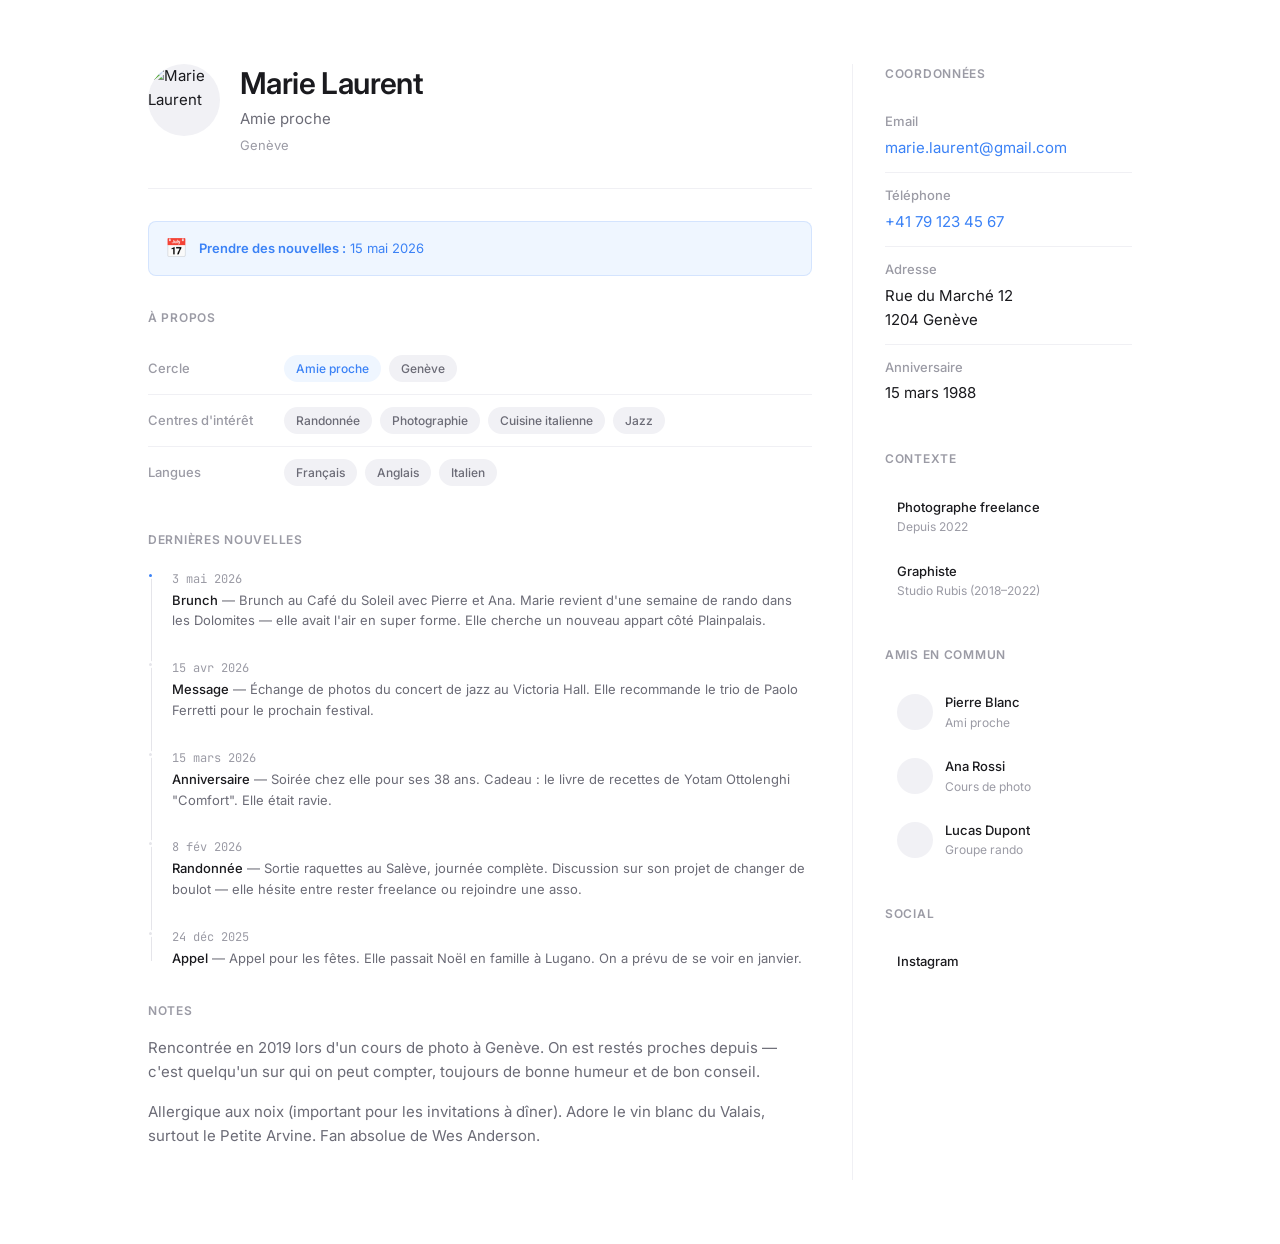
==== commit 31e69385: "Add avatar photo to sample contact profile Co-Authored-By: Claude Opus 4.6 (1M context) <noreply@ant" ====
--- a/doc/ui/sample1.html
+++ b/doc/ui/sample1.html
@@ -18,7 +18,7 @@
 
     <!-- Header -->
     <header class="contact-header">
-      <div class="contact-avatar--placeholder" aria-hidden="true">M</div>
+      <img class="contact-avatar" src="https://i.pravatar.cc/144?img=32" alt="Marie Laurent">
       <div class="contact-header__info">
         <h1 class="contact-name">Marie Laurent</h1>
         <p class="contact-title">Amie proche</p>
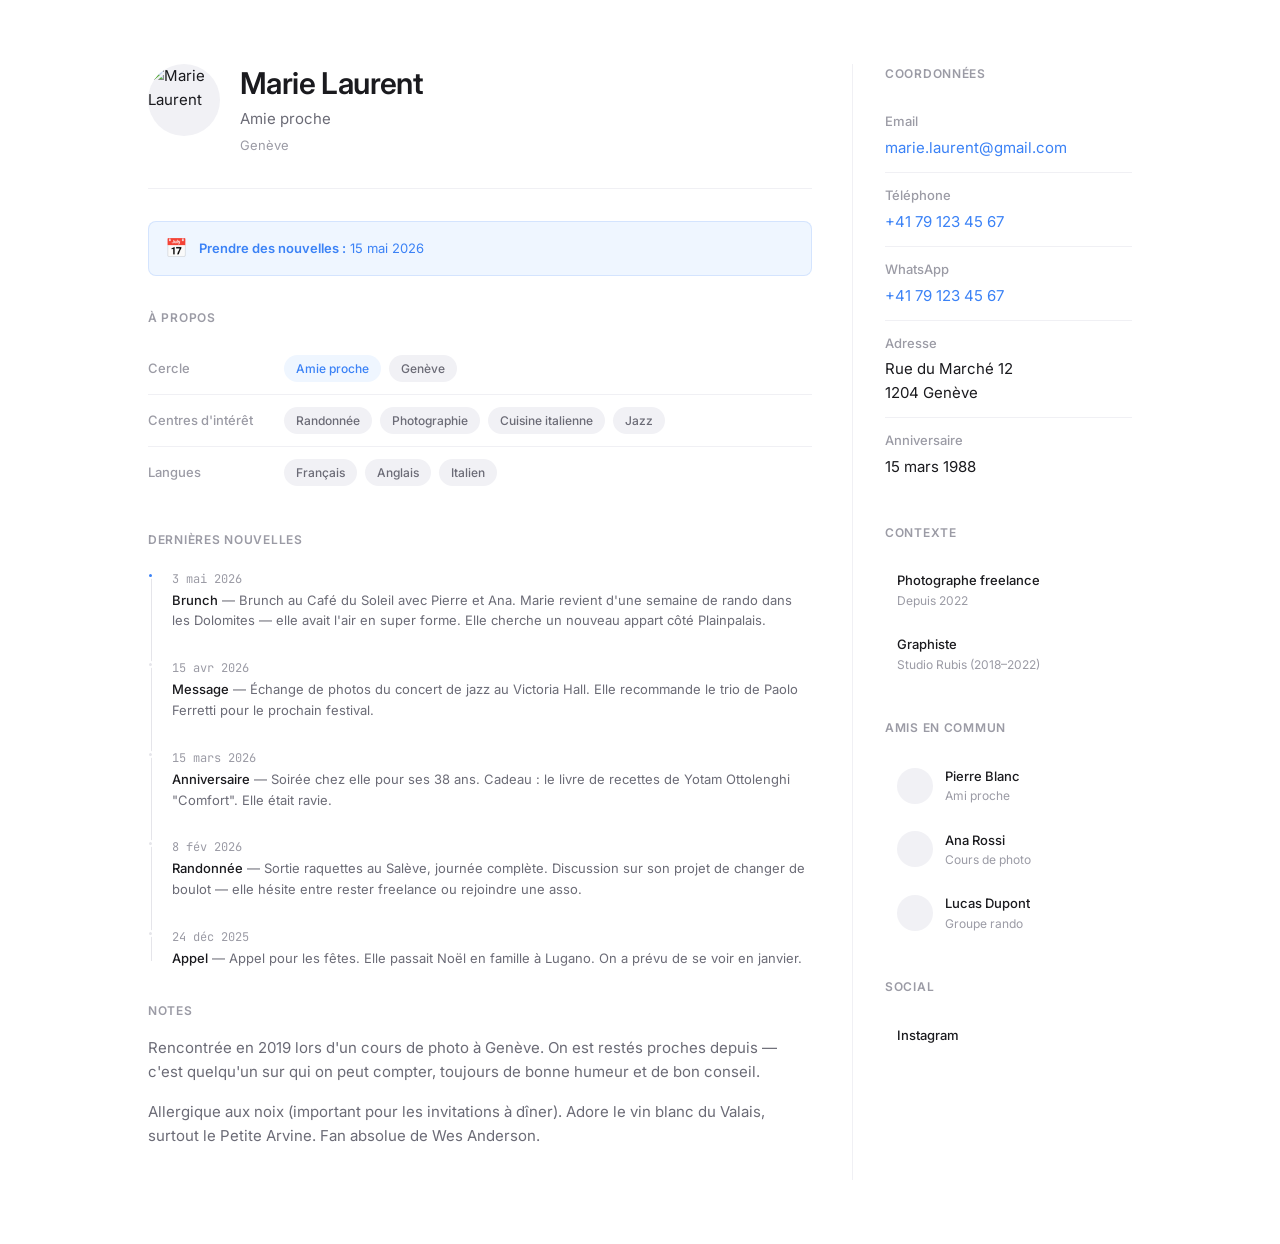
==== commit cf24f392: "Add WhatsApp link to contact details Co-Authored-By: Claude Opus 4.6 (1M context) <noreply@anthropic" ====
--- a/doc/ui/sample1.html
+++ b/doc/ui/sample1.html
@@ -140,6 +140,10 @@
           <span class="field__value"><a href="tel:+41791234567">+41 79 123 45 67</a></span>
         </div>
         <div class="field field--stacked">
+          <span class="field__label">WhatsApp</span>
+          <span class="field__value"><a href="https://wa.me/41791234567">+41 79 123 45 67</a></span>
+        </div>
+        <div class="field field--stacked">
           <span class="field__label">Adresse</span>
           <span class="field__value">
             Rue du Marché 12<br>
